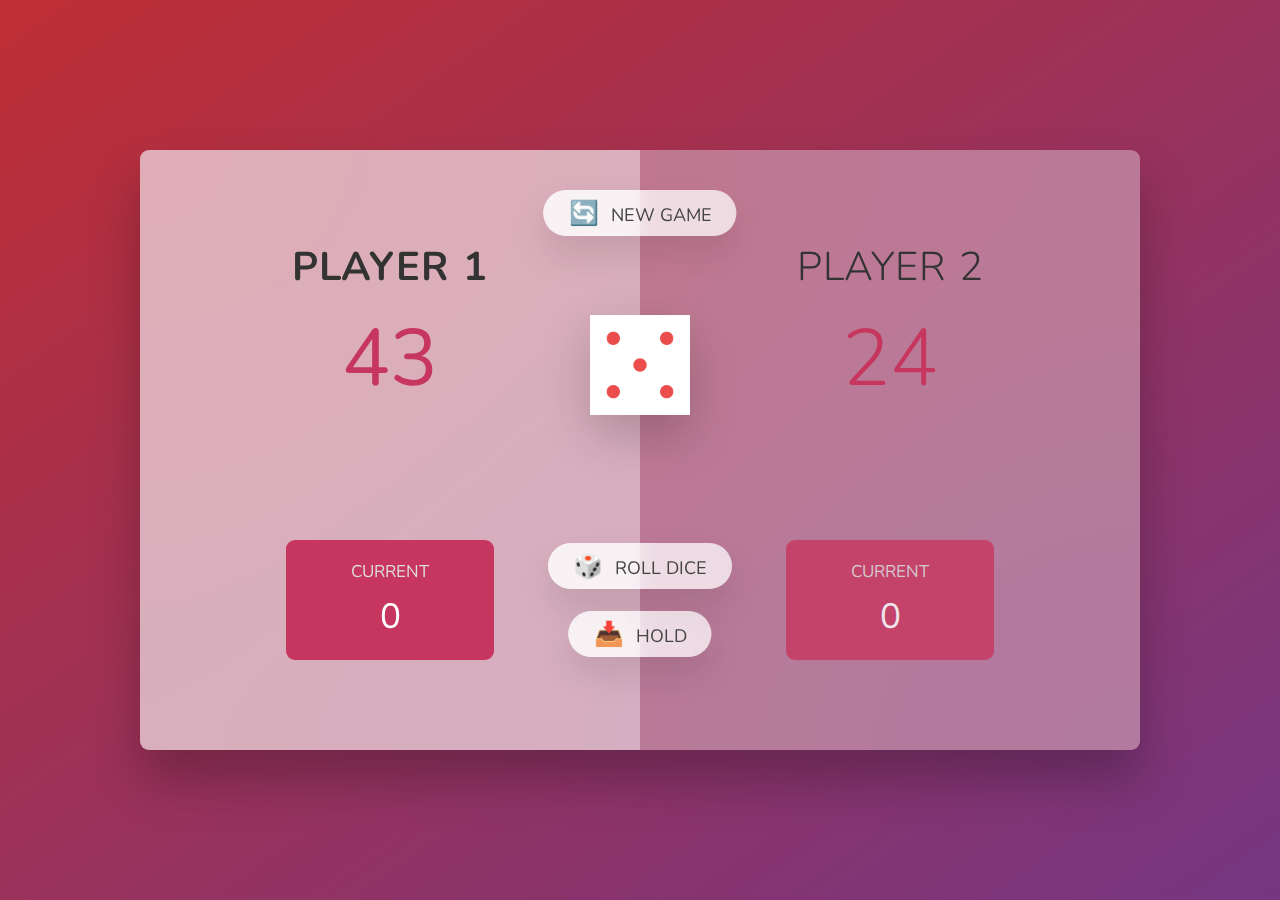
==== pig-game/index.html @ 9be58ba1 "pig-game" ====
<!DOCTYPE html>
<html lang="en">
  <head>
    <meta charset="UTF-8" />
    <meta name="viewport" content="width=device-width, initial-scale=1.0" />
    <meta http-equiv="X-UA-Compatible" content="ie=edge" />
    <link rel="stylesheet" href="style.css" />
    <title>Pig Game</title>
  </head>
  <body>
    <main>
      <section class="player player--0 player--active">
        <h2 class="name" id="name--0">Player 1</h2>
        <p class="score" id="score--0">43</p>
        <div class="current">
          <p class="current-label">Current</p>
          <p class="current-score" id="current--0">0</p>
        </div>
      </section>
      <section class="player player--1">
        <h2 class="name" id="name--1">Player 2</h2>
        <p class="score" id="score--1">24</p>
        <div class="current">
          <p class="current-label">Current</p>
          <p class="current-score" id="current--1">0</p>
        </div>
      </section>

      <img src="dice-5.png" alt="Playing dice" class="dice" />
      <button class="btn btn--new">🔄 New game</button>
      <button class="btn btn--roll">🎲 Roll dice</button>
      <button class="btn btn--hold">📥 Hold</button>
    </main>
    <script src="script.js"></script>
  </body>
</html>
---- pig-game/style.css ----
@import url('https://fonts.googleapis.com/css2?family=Nunito&display=swap');

* {
  margin: 0;
  padding: 0;
  box-sizing: inherit;
}

html {
  font-size: 62.5%;
  box-sizing: border-box;
}

body {
  font-family: 'Nunito', sans-serif;
  font-weight: 400;
  height: 100vh;
  color: #333;
  background-image: linear-gradient(to top left, #753682 0%, #bf2e34 100%);
  display: flex;
  align-items: center;
  justify-content: center;
}

/* LAYOUT */
main {
  position: relative;
  width: 100rem;
  height: 60rem;
  background-color: rgba(255, 255, 255, 0.35);
  backdrop-filter: blur(200px);
  filter: blur();
  box-shadow: 0 3rem 5rem rgba(0, 0, 0, 0.25);
  border-radius: 9px;
  overflow: hidden;
  display: flex;
}

.player {
  flex: 50%;
  padding: 9rem;
  display: flex;
  flex-direction: column;
  align-items: center;
  transition: all 0.75s;
}

/* ELEMENTS */
.name {
  position: relative;
  font-size: 4rem;
  text-transform: uppercase;
  letter-spacing: 1px;
  word-spacing: 2px;
  font-weight: 300;
  margin-bottom: 1rem;
}

.score {
  font-size: 8rem;
  font-weight: 300;
  color: #c7365f;
  margin-bottom: auto;
}

.player--active {
  background-color: rgba(255, 255, 255, 0.4);
}
.player--active .name {
  font-weight: 700;
}
.player--active .score {
  font-weight: 400;
}

.player--active .current {
  opacity: 1;
}

.current {
  background-color: #c7365f;
  opacity: 0.8;
  border-radius: 9px;
  color: #fff;
  width: 65%;
  padding: 2rem;
  text-align: center;
  transition: all 0.75s;
}

.current-label {
  text-transform: uppercase;
  margin-bottom: 1rem;
  font-size: 1.7rem;
  color: #ddd;
}

.current-score {
  font-size: 3.5rem;
}

/* ABSOLUTE POSITIONED ELEMENTS */
.btn {
  position: absolute;
  left: 50%;
  transform: translateX(-50%);
  color: #444;
  background: none;
  border: none;
  font-family: inherit;
  font-size: 1.8rem;
  text-transform: uppercase;
  cursor: pointer;
  font-weight: 400;
  transition: all 0.2s;

  background-color: white;
  background-color: rgba(255, 255, 255, 0.6);
  backdrop-filter: blur(10px);

  padding: 0.7rem 2.5rem;
  border-radius: 50rem;
  box-shadow: 0 1.75rem 3.5rem rgba(0, 0, 0, 0.1);
}

.btn::first-letter {
  font-size: 2.4rem;
  display: inline-block;
  margin-right: 0.7rem;
}

.btn--new {
  top: 4rem;
}
.btn--roll {
  top: 39.3rem;
}
.btn--hold {
  top: 46.1rem;
}

.btn:active {
  transform: translate(-50%, 3px);
  box-shadow: 0 1rem 2rem rgba(0, 0, 0, 0.15);
}

.btn:focus {
  outline: none;
}

.dice {
  position: absolute;
  left: 50%;
  top: 16.5rem;
  transform: translateX(-50%);
  height: 10rem;
  box-shadow: 0 2rem 5rem rgba(0, 0, 0, 0.2);
}

.player--winner {
  background-color: #2f2f2f;
}

.player--winner .name {
  font-weight: 700;
  color: #c7365f;
}
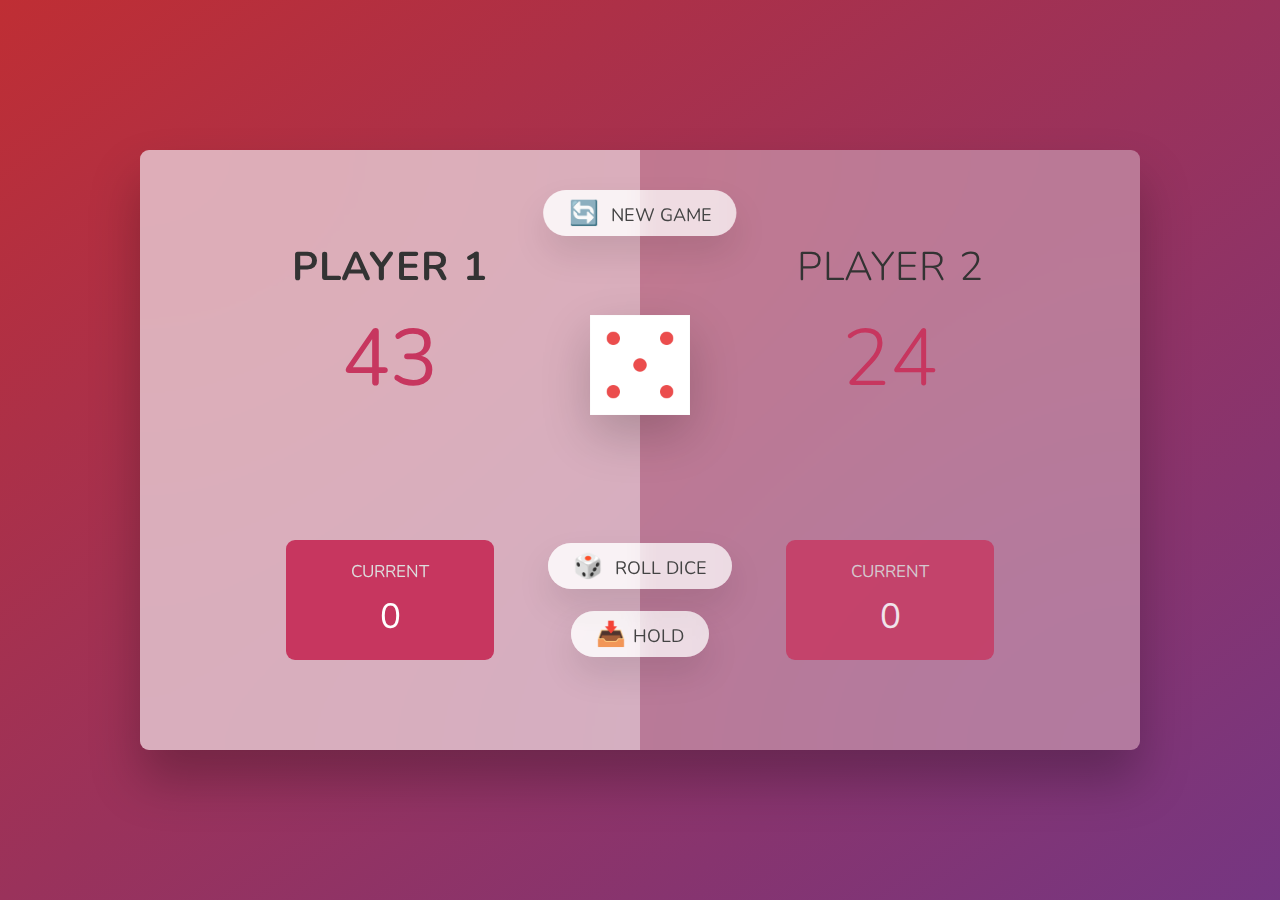
==== commit 3e23c351: "ok" ====
--- a/pig-game/index.html
+++ b/pig-game/index.html
@@ -6,6 +6,7 @@
     <meta http-equiv="X-UA-Compatible" content="ie=edge" />
     <link rel="stylesheet" href="style.css" />
     <title>Pig Game</title>
+    
   </head>
   <body>
     <main>
@@ -29,7 +30,7 @@
       <img src="dice-5.png" alt="Playing dice" class="dice" />
       <button class="btn btn--new">🔄 New game</button>
       <button class="btn btn--roll">🎲 Roll dice</button>
-      <button class="btn btn--hold">📥 Hold</button>
+      <button class="btn btn--hold">📥Hold</button>
     </main>
     <script src="script.js"></script>
   </body>
--- a/pig-game/style.css
+++ b/pig-game/style.css
@@ -20,6 +20,13 @@
   display: flex;
   align-items: center;
   justify-content: center;
+}
+
+@media only screen and (max-width: 600px) {
+
+  body{
+     font-family: 'sans-serif'
+  }
 }
 
 /* LAYOUT */
@@ -55,6 +62,7 @@
   font-weight: 300;
   margin-bottom: 1rem;
 }
+
 
 .score {
   font-size: 8rem;
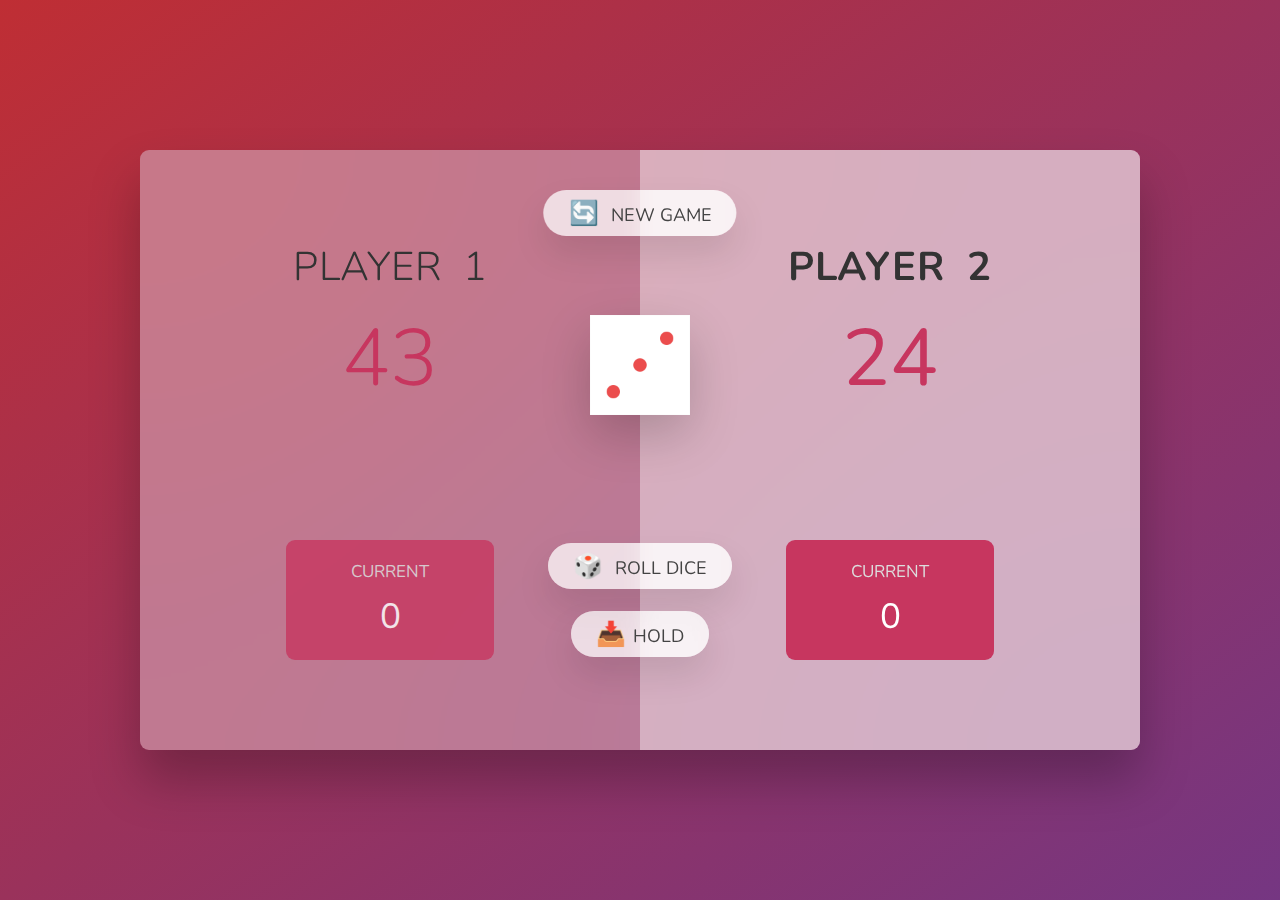
==== commit 28ffec5b: "cha" ====
--- a/pig-game/index.html
+++ b/pig-game/index.html
@@ -10,7 +10,7 @@
   </head>
   <body>
     <main>
-      <section class="player player--0 player--active">
+      <section class="player player--0  ">
         <h2 class="name" id="name--0">Player 1</h2>
         <p class="score" id="score--0">43</p>
         <div class="current">
@@ -18,7 +18,7 @@
           <p class="current-score" id="current--0">0</p>
         </div>
       </section>
-      <section class="player player--1">
+      <section class="player player--1 player--active">
         <h2 class="name" id="name--1">Player 2</h2>
         <p class="score" id="score--1">24</p>
         <div class="current">
@@ -27,9 +27,9 @@
         </div>
       </section>
 
-      <img src="dice-5.png" alt="Playing dice" class="dice" />
-      <button class="btn btn--new">🔄 New game</button>
-      <button class="btn btn--roll">🎲 Roll dice</button>
+      <img src="dice-3.png" alt="Playing dice" class="dice" />
+      <button  class="btn btn--new">🔄 New game</button>
+      <button  class="btn btn--roll">🎲 Roll dice</button>
       <button class="btn btn--hold">📥Hold</button>
     </main>
     <script src="script.js"></script>
--- a/pig-game/style.css
+++ b/pig-game/style.css
@@ -22,12 +22,7 @@
   justify-content: center;
 }
 
-@media only screen and (max-width: 600px) {
 
-  body{
-     font-family: 'sans-serif'
-  }
-}
 
 /* LAYOUT */
 main {
@@ -58,7 +53,7 @@
   font-size: 4rem;
   text-transform: uppercase;
   letter-spacing: 1px;
-  word-spacing: 2px;
+  word-spacing: 10px;
   font-weight: 300;
   margin-bottom: 1rem;
 }
@@ -173,3 +168,7 @@
   font-weight: 700;
   color: #c7365f;
 }
+
+.hidden{
+  display: none;
+}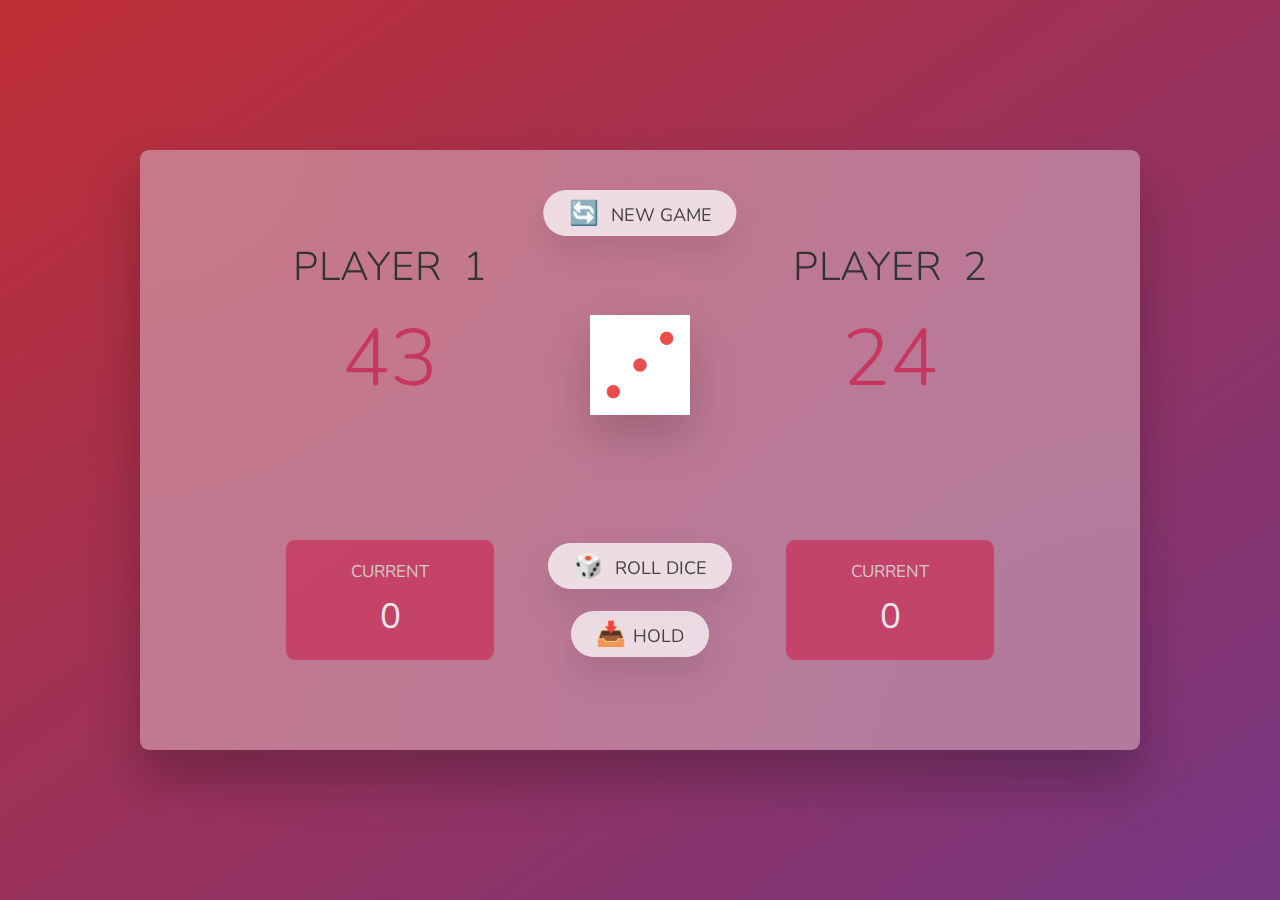
==== commit 1b15eee2: "CALCULATOR" ====
--- a/pig-game/index.html
+++ b/pig-game/index.html
@@ -17,8 +17,9 @@
           <p class="current-label">Current</p>
           <p class="current-score" id="current--0">0</p>
         </div>
+       
       </section>
-      <section class="player player--1 player--active">
+      <section class="player player--1 ">
         <h2 class="name" id="name--1">Player 2</h2>
         <p class="score" id="score--1">24</p>
         <div class="current">
